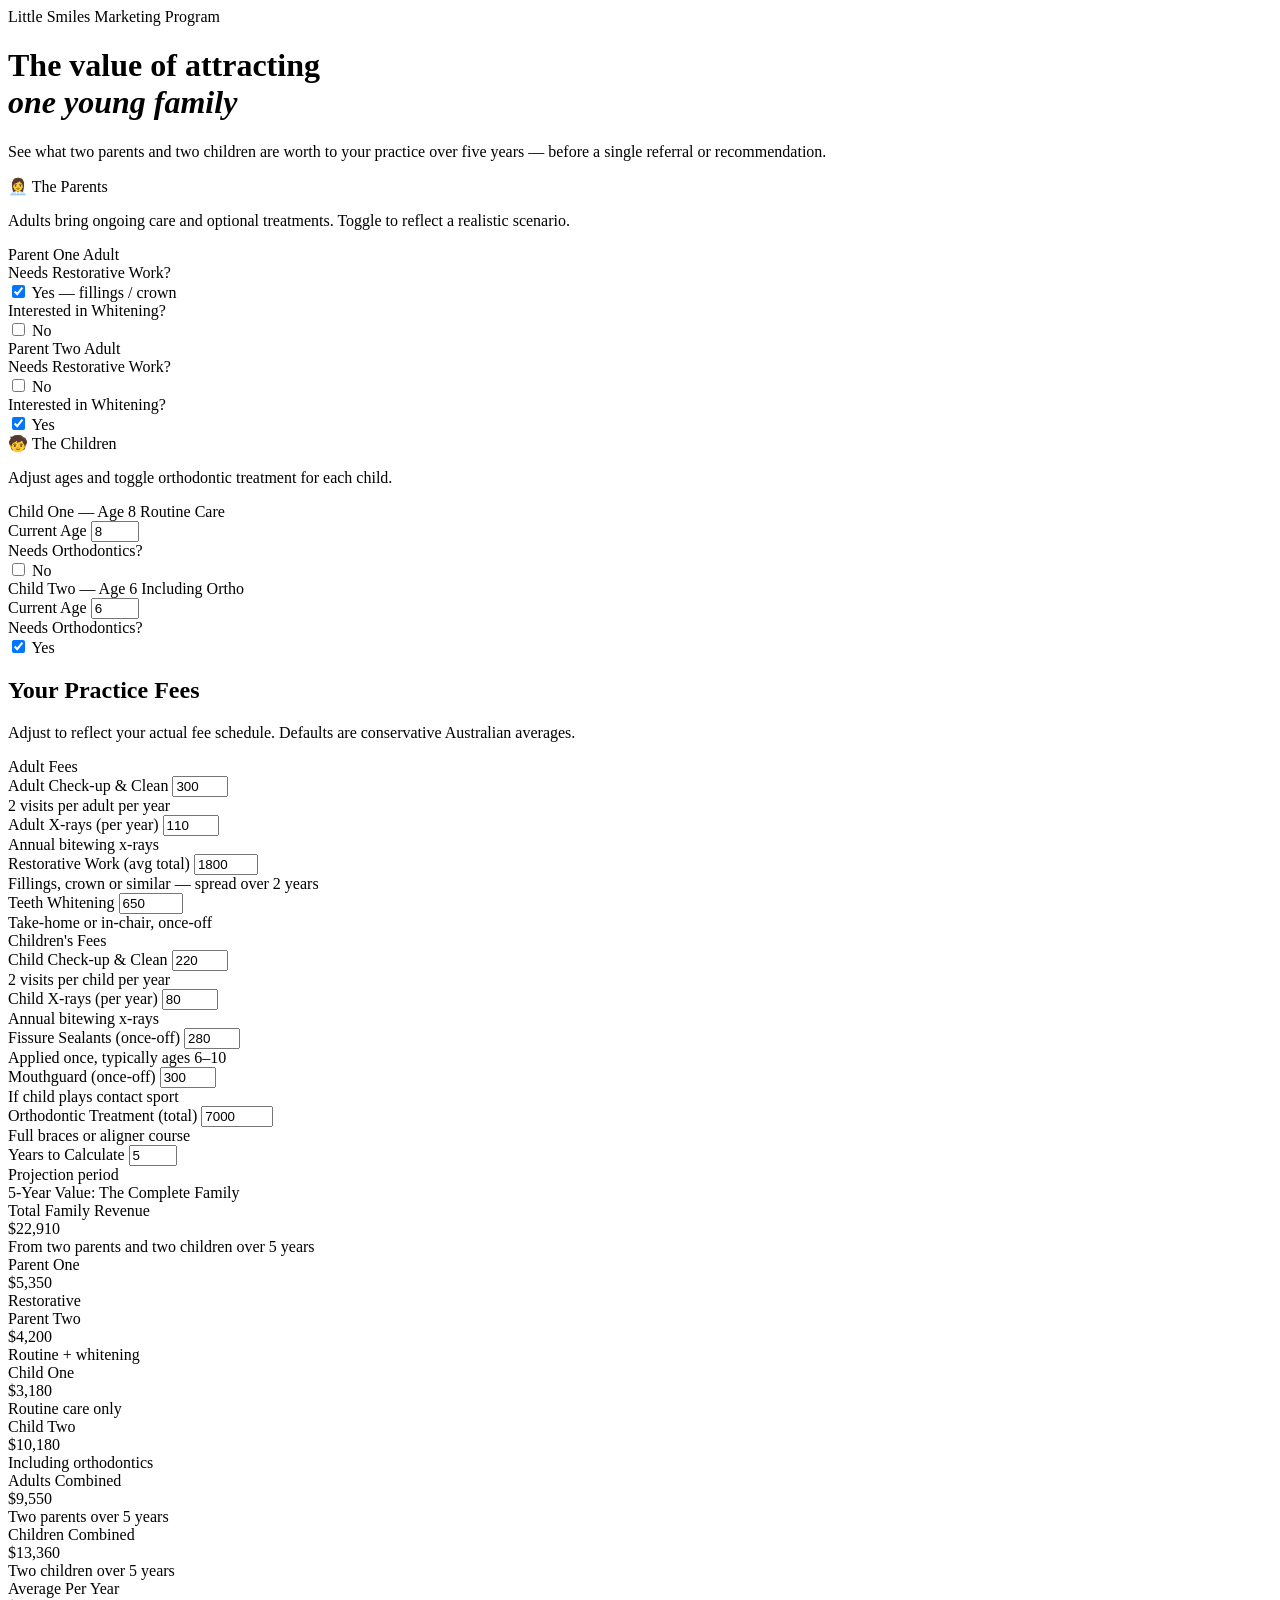
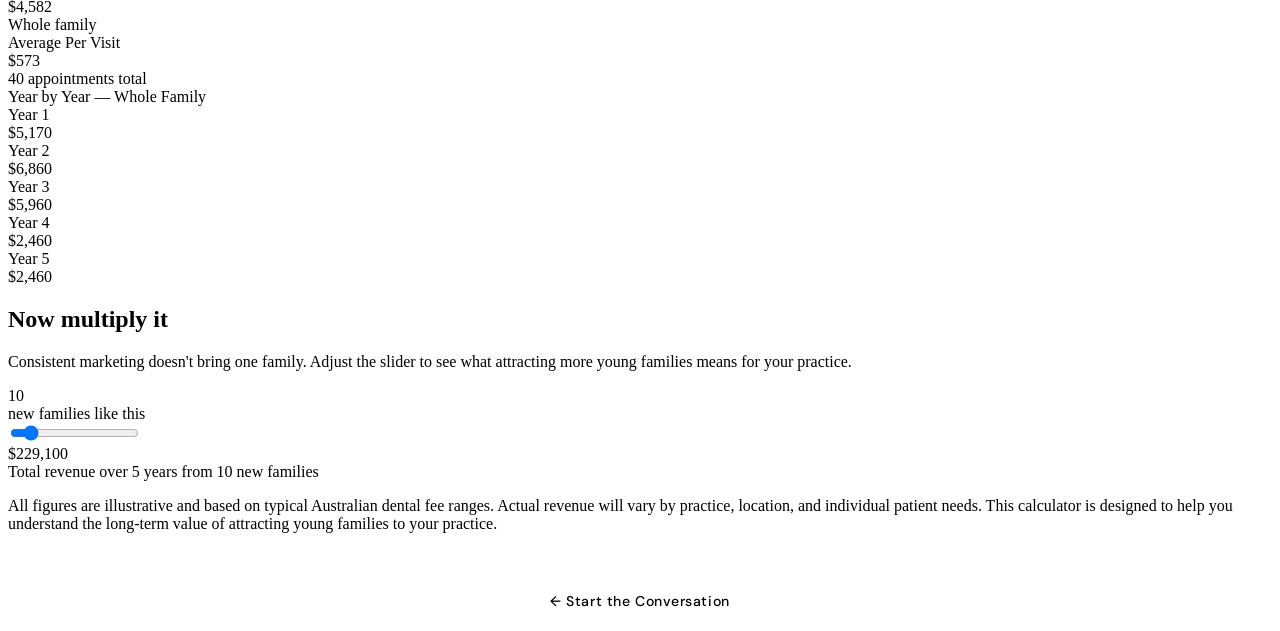
==== calculator.html @ 0b180eb5 "Add files via upload" ====
<!DOCTYPE html>
<html lang="en">
<head>
<meta charset="UTF-8"/>
<meta name="viewport" content="width=device-width,initial-scale=1.0"/>
<title>Family Patient Value Calculator | Little Smiles Marketing</title>
<meta name="description" content="Calculate the lifetime value of a family patient to your dental practice over five years."/>
<link href="https://fonts.googleapis.com/css2?family=Cormorant+Garamond:ital,wght@0,400;0,500;0,600;1,400&family=DM+Sans:wght@300;400;500;600&display=swap" rel="stylesheet"/>
<link rel="stylesheet" href="../css/styles.css"/>
<link rel="stylesheet" href="../css/calculator.css"/>
</head>
<body>

<!-- Shared Header -->
<div id="site-header"></div>

  <div class="header-label">Little Smiles Marketing Program</div>
  <h1>The value of attracting<br/><em>one young family</em></h1>
  <p class="header-sub">See what two parents and two children are worth to your practice over five years — before a single referral or recommendation.</p>
</div>

<div class="container">

  <div class="section-card">
    <div class="section-title"><span class="icon">👩‍💼</span> The Parents</div>
    <p class="section-subtitle">Adults bring ongoing care and optional treatments. Toggle to reflect a realistic scenario.</p>
    <div class="member-grid">
      <div class="member-card adult">
        <div class="member-name">Parent One <span class="badge badge-navy">Adult</span></div>
        <div class="field">
          <label>Needs Restorative Work?</label>
          <div class="toggle-row">
            <label class="toggle"><input type="checkbox" id="restore1" checked onchange="calculate()"/><span class="tslider"></span></label>
            <span class="toggle-label" id="restore1-label">Yes — fillings / crown</span>
          </div>
        </div>
        <div class="field">
          <label>Interested in Whitening?</label>
          <div class="toggle-row">
            <label class="toggle"><input type="checkbox" id="white1" onchange="calculate()"/><span class="tslider"></span></label>
            <span class="toggle-label" id="white1-label">No</span>
          </div>
        </div>
      </div>
      <div class="member-card adult">
        <div class="member-name">Parent Two <span class="badge badge-navy">Adult</span></div>
        <div class="field">
          <label>Needs Restorative Work?</label>
          <div class="toggle-row">
            <label class="toggle"><input type="checkbox" id="restore2" onchange="calculate()"/><span class="tslider"></span></label>
            <span class="toggle-label" id="restore2-label">No</span>
          </div>
        </div>
        <div class="field">
          <label>Interested in Whitening?</label>
          <div class="toggle-row">
            <label class="toggle"><input type="checkbox" id="white2" checked onchange="calculate()"/><span class="tslider"></span></label>
            <span class="toggle-label" id="white2-label">Yes</span>
          </div>
        </div>
      </div>
    </div>
  </div>

  <div class="section-card">
    <div class="section-title"><span class="icon">🧒</span> The Children</div>
    <p class="section-subtitle">Adjust ages and toggle orthodontic treatment for each child.</p>
    <div class="member-grid">
      <div class="member-card">
        <div class="member-name">Child One — Age 8 <span class="badge badge-teal" id="badge1">Routine Care</span></div>
        <div class="field">
          <label>Current Age</label>
          <input type="number" id="age1" value="8" min="4" max="14" onchange="calculate()"/>
        </div>
        <div class="field">
          <label>Needs Orthodontics?</label>
          <div class="toggle-row">
            <label class="toggle"><input type="checkbox" id="ortho1" onchange="calculate()"/><span class="tslider"></span></label>
            <span class="toggle-label" id="ortho1-label">No</span>
          </div>
        </div>
      </div>
      <div class="member-card">
        <div class="member-name">Child Two — Age 6 <span class="badge badge-gold" id="badge2">Including Ortho</span></div>
        <div class="field">
          <label>Current Age</label>
          <input type="number" id="age2" value="6" min="4" max="14" onchange="calculate()"/>
        </div>
        <div class="field">
          <label>Needs Orthodontics?</label>
          <div class="toggle-row">
            <label class="toggle"><input type="checkbox" id="ortho2" checked onchange="calculate()"/><span class="tslider"></span></label>
            <span class="toggle-label" id="ortho2-label">Yes</span>
          </div>
        </div>
      </div>
    </div>
  </div>

  <div class="assumptions">
    <h2>Your Practice Fees</h2>
    <p class="assumptions-note">Adjust to reflect your actual fee schedule. Defaults are conservative Australian averages.</p>
    <div class="fee-label">Adult Fees</div>
    <div class="assumptions-grid">
      <div class="field">
        <label>Adult Check-up & Clean</label>
        <input type="number" id="adult-checkup" value="300" min="100" max="800" step="10" onchange="calculate()"/>
        <div class="hint">2 visits per adult per year</div>
      </div>
      <div class="field">
        <label>Adult X-rays (per year)</label>
        <input type="number" id="adult-xray" value="110" min="0" max="400" step="10" onchange="calculate()"/>
        <div class="hint">Annual bitewing x-rays</div>
      </div>
      <div class="field">
        <label>Restorative Work (avg total)</label>
        <input type="number" id="restore-fee" value="1800" min="0" max="8000" step="100" onchange="calculate()"/>
        <div class="hint">Fillings, crown or similar — spread over 2 years</div>
      </div>
      <div class="field">
        <label>Teeth Whitening</label>
        <input type="number" id="white-fee" value="650" min="0" max="2000" step="50" onchange="calculate()"/>
        <div class="hint">Take-home or in-chair, once-off</div>
      </div>
    </div>
    <div class="fee-label">Children's Fees</div>
    <div class="assumptions-grid">
      <div class="field">
        <label>Child Check-up & Clean</label>
        <input type="number" id="checkup" value="220" min="50" max="500" step="10" onchange="calculate()"/>
        <div class="hint">2 visits per child per year</div>
      </div>
      <div class="field">
        <label>Child X-rays (per year)</label>
        <input type="number" id="xray" value="80" min="0" max="300" step="10" onchange="calculate()"/>
        <div class="hint">Annual bitewing x-rays</div>
      </div>
      <div class="field">
        <label>Fissure Sealants (once-off)</label>
        <input type="number" id="sealant" value="280" min="0" max="800" step="20" onchange="calculate()"/>
        <div class="hint">Applied once, typically ages 6–10</div>
      </div>
      <div class="field">
        <label>Mouthguard (once-off)</label>
        <input type="number" id="mouthguard" value="300" min="0" max="600" step="20" onchange="calculate()"/>
        <div class="hint">If child plays contact sport</div>
      </div>
      <div class="field">
        <label>Orthodontic Treatment (total)</label>
        <input type="number" id="ortho" value="7000" min="2000" max="15000" step="500" onchange="calculate()"/>
        <div class="hint">Full braces or aligner course</div>
      </div>
      <div class="field">
        <label>Years to Calculate</label>
        <input type="number" id="years" value="5" min="3" max="10" onchange="calculate()"/>
        <div class="hint">Projection period</div>
      </div>
    </div>
  </div>

  <div class="results">
    <div class="results-title" id="results-title">Five-Year Value: The Complete Family</div>
    <div class="result-total">
      <div class="result-total-label">Total Family Revenue</div>
      <div class="result-total-value" id="total-value">$0</div>
      <div class="result-total-sub" id="total-sub">From two parents and two children over 5 years</div>
    </div>
    <div class="result-grid-4">
      <div class="result-card">
        <div class="result-card-label">Parent One</div>
        <div class="result-card-value teal" id="p1-value">$0</div>
        <div class="result-card-sub" id="p1-sub">Routine + restorative</div>
      </div>
      <div class="result-card">
        <div class="result-card-label">Parent Two</div>
        <div class="result-card-value teal" id="p2-value">$0</div>
        <div class="result-card-sub" id="p2-sub">Routine + whitening</div>
      </div>
      <div class="result-card">
        <div class="result-card-label">Child One</div>
        <div class="result-card-value" id="kid1-value">$0</div>
        <div class="result-card-sub" id="kid1-sub">Routine care</div>
      </div>
      <div class="result-card">
        <div class="result-card-label">Child Two</div>
        <div class="result-card-value gold" id="kid2-value">$0</div>
        <div class="result-card-sub" id="kid2-sub">Including ortho</div>
      </div>
    </div>
    <div class="result-grid-2">
      <div class="result-card">
        <div class="result-card-label">Adults Combined</div>
        <div class="result-card-value" id="adults-total">$0</div>
        <div class="result-card-sub" id="adults-sub">Two parents over 5 years</div>
      </div>
      <div class="result-card">
        <div class="result-card-label">Children Combined</div>
        <div class="result-card-value" id="kids-total">$0</div>
        <div class="result-card-sub" id="kids-sub">Two children over 5 years</div>
      </div>
      <div class="result-card">
        <div class="result-card-label">Average Per Year</div>
        <div class="result-card-value" id="avg-value">$0</div>
        <div class="result-card-sub">Whole family</div>
      </div>
      <div class="result-card">
        <div class="result-card-label">Average Per Visit</div>
        <div class="result-card-value" id="visit-value">$0</div>
        <div class="result-card-sub" id="visit-sub">Across all appointments</div>
      </div>
    </div>
    <div class="breakdown">
      <div class="breakdown-title">Year by Year — Whole Family</div>
      <div id="year-bars"></div>
    </div>
  </div>

  <div class="multiplier">
    <h2>Now multiply it</h2>
    <p class="multiplier-note">Consistent marketing doesn't bring one family. Adjust the slider to see what attracting more young families means for your practice.</p>
    <div class="families-value" id="families-display">10</div>
    <div class="families-label">new families like this</div>
    <input type="range" class="families-slider" id="families" min="5" max="50" step="5" value="10" oninput="updateMultiplier()"/>
    <div class="multiplier-result">
      <div class="multiplier-result-value" id="multiplier-value">$0</div>
      <div class="multiplier-result-label" id="multiplier-label">Total revenue over 5 years from 10 new families</div>
    </div>
  </div>

</div>

<p class="footer-note">All figures are illustrative and based on typical Australian dental fee ranges. Actual revenue will vary by practice, location, and individual patient needs. This calculator is designed to help you understand the long-term value of attracting young families to your practice.</p>


<!-- Back to main site -->
<div style="text-align:center;padding:30px 5% 0">
  <a href="../index.html#conv" style="display:inline-flex;align-items:center;gap:9px;background:var(--navy);color:var(--white);text-decoration:none;padding:13px 28px;border-radius:4px;font-family:'DM Sans',sans-serif;font-size:.88rem;font-weight:500;letter-spacing:.04em;" onmouseover="this.style.background='#22495e'" onmouseout="this.style.background='var(--navy)'">
    ← Start the Conversation
  </a>
</div>

<!-- Shared Footer -->
<div id="site-footer"></div>

<script src="../js/components.js"></script>
<script>
function fmt(n){return '$'+Math.round(n).toLocaleString('en-AU')}

function calcAdult(hasRestore,hasWhite,checkup,xray,restoreF,whiteF,years){
  var y=[];
  for(var i=0;i<years;i++){
    var v=checkup*2+xray;
    if(hasRestore){if(i===0)v+=restoreF*0.5;if(i===1)v+=restoreF*0.5;}
    if(hasWhite&&i===0)v+=whiteF;
    y.push(v);
  }return y;
}

function calcKid(age,hasOrtho,checkup,xray,sealant,mguard,orthoF,years){
  var y=[];
  for(var i=0;i<years;i++){
    var v=checkup*2+xray;
    if(i===0&&age+i<=10)v+=sealant;
    if(i===0)v+=mguard;
    if(hasOrtho){if(i===1)v+=orthoF*0.5;if(i===2)v+=orthoF*0.5;}
    y.push(v);
  }return y;
}

function g(id){return document.getElementById(id)}
function set(id,val){g(id).textContent=val}

function calculate(){
  var years=parseInt(g('years').value)||5;
  var aCU=parseFloat(g('adult-checkup').value)||300;
  var aXR=parseFloat(g('adult-xray').value)||110;
  var rF=parseFloat(g('restore-fee').value)||1800;
  var wF=parseFloat(g('white-fee').value)||650;
  var cu=parseFloat(g('checkup').value)||220;
  var xr=parseFloat(g('xray').value)||80;
  var sl=parseFloat(g('sealant').value)||280;
  var mg=parseFloat(g('mouthguard').value)||300;
  var oF=parseFloat(g('ortho').value)||7000;
  var a1=parseInt(g('age1').value)||8;
  var a2=parseInt(g('age2').value)||6;
  var r1=g('restore1').checked,r2=g('restore2').checked;
  var w1=g('white1').checked,w2=g('white2').checked;
  var o1=g('ortho1').checked,o2=g('ortho2').checked;

  set('restore1-label',r1?'Yes — fillings / crown':'No');
  set('restore2-label',r2?'Yes — fillings / crown':'No');
  set('white1-label',w1?'Yes':'No');
  set('white2-label',w2?'Yes':'No');
  set('ortho1-label',o1?'Yes':'No');
  set('ortho2-label',o2?'Yes':'No');

  var b1=g('badge1');b1.textContent=o1?'Including Ortho':'Routine Care';b1.className='badge '+(o1?'badge-gold':'badge-teal');
  var b2=g('badge2');b2.textContent=o2?'Including Ortho':'Routine Care';b2.className='badge '+(o2?'badge-gold':'badge-teal');

  var yp1=calcAdult(r1,w1,aCU,aXR,rF,wF,years);
  var yp2=calcAdult(r2,w2,aCU,aXR,rF,wF,years);
  var yk1=calcKid(a1,o1,cu,xr,sl,mg,oF,years);
  var yk2=calcKid(a2,o2,cu,xr,sl,mg,oF,years);

  var tp1=yp1.reduce((a,b)=>a+b,0),tp2=yp2.reduce((a,b)=>a+b,0);
  var tk1=yk1.reduce((a,b)=>a+b,0),tk2=yk2.reduce((a,b)=>a+b,0);
  var tA=tp1+tp2,tK=tk1+tk2,total=tA+tK;
  var visits=years*2*2+years*2*2;

  set('results-title',years+'-Year Value: The Complete Family');
  set('total-value',fmt(total));
  set('total-sub','From two parents and two children over '+years+' years');
  set('p1-value',fmt(tp1));set('p1-sub',(r1?'Restorative':'Routine')+(w1?' + whitening':''));
  set('p2-value',fmt(tp2));set('p2-sub',(r2?'Restorative':'Routine')+(w2?' + whitening':''));
  set('kid1-value',fmt(tk1));set('kid1-sub',o1?'Including orthodontics':'Routine care only');
  set('kid2-value',fmt(tk2));set('kid2-sub',o2?'Including orthodontics':'Routine care only');
  set('adults-total',fmt(tA));set('adults-sub','Two parents over '+years+' years');
  set('kids-total',fmt(tK));set('kids-sub','Two children over '+years+' years');
  set('avg-value',fmt(total/years));
  set('visit-value',fmt(total/visits));set('visit-sub',visits+' appointments total');

  var combined=yp1.map((v,i)=>v+yp2[i]+yk1[i]+yk2[i]);
  var maxY=Math.max(...combined);
  var html='';
  for(var i=0;i<years;i++){
    var pct=maxY>0?(combined[i]/maxY*100):0;
    html+='<div class="year-row"><div class="year-label">Year '+(i+1)+'</div><div class="year-bar-wrap"><div class="year-bar" style="width:'+pct+'%"></div></div><div class="year-value">'+fmt(combined[i])+'</div></div>';
  }
  g('year-bars').innerHTML=html;
  window._familyTotal=total;
  updateMultiplier();
}

function updateMultiplier(){
  var f=parseInt(g('families').value)||10;
  var y=parseInt(g('years').value)||5;
  set('families-display',f);
  set('multiplier-value',fmt((window._familyTotal||0)*f));
  set('multiplier-label','Total revenue over '+y+' years from '+f+' new families');
}

calculate();
</script>
</body>
</html>
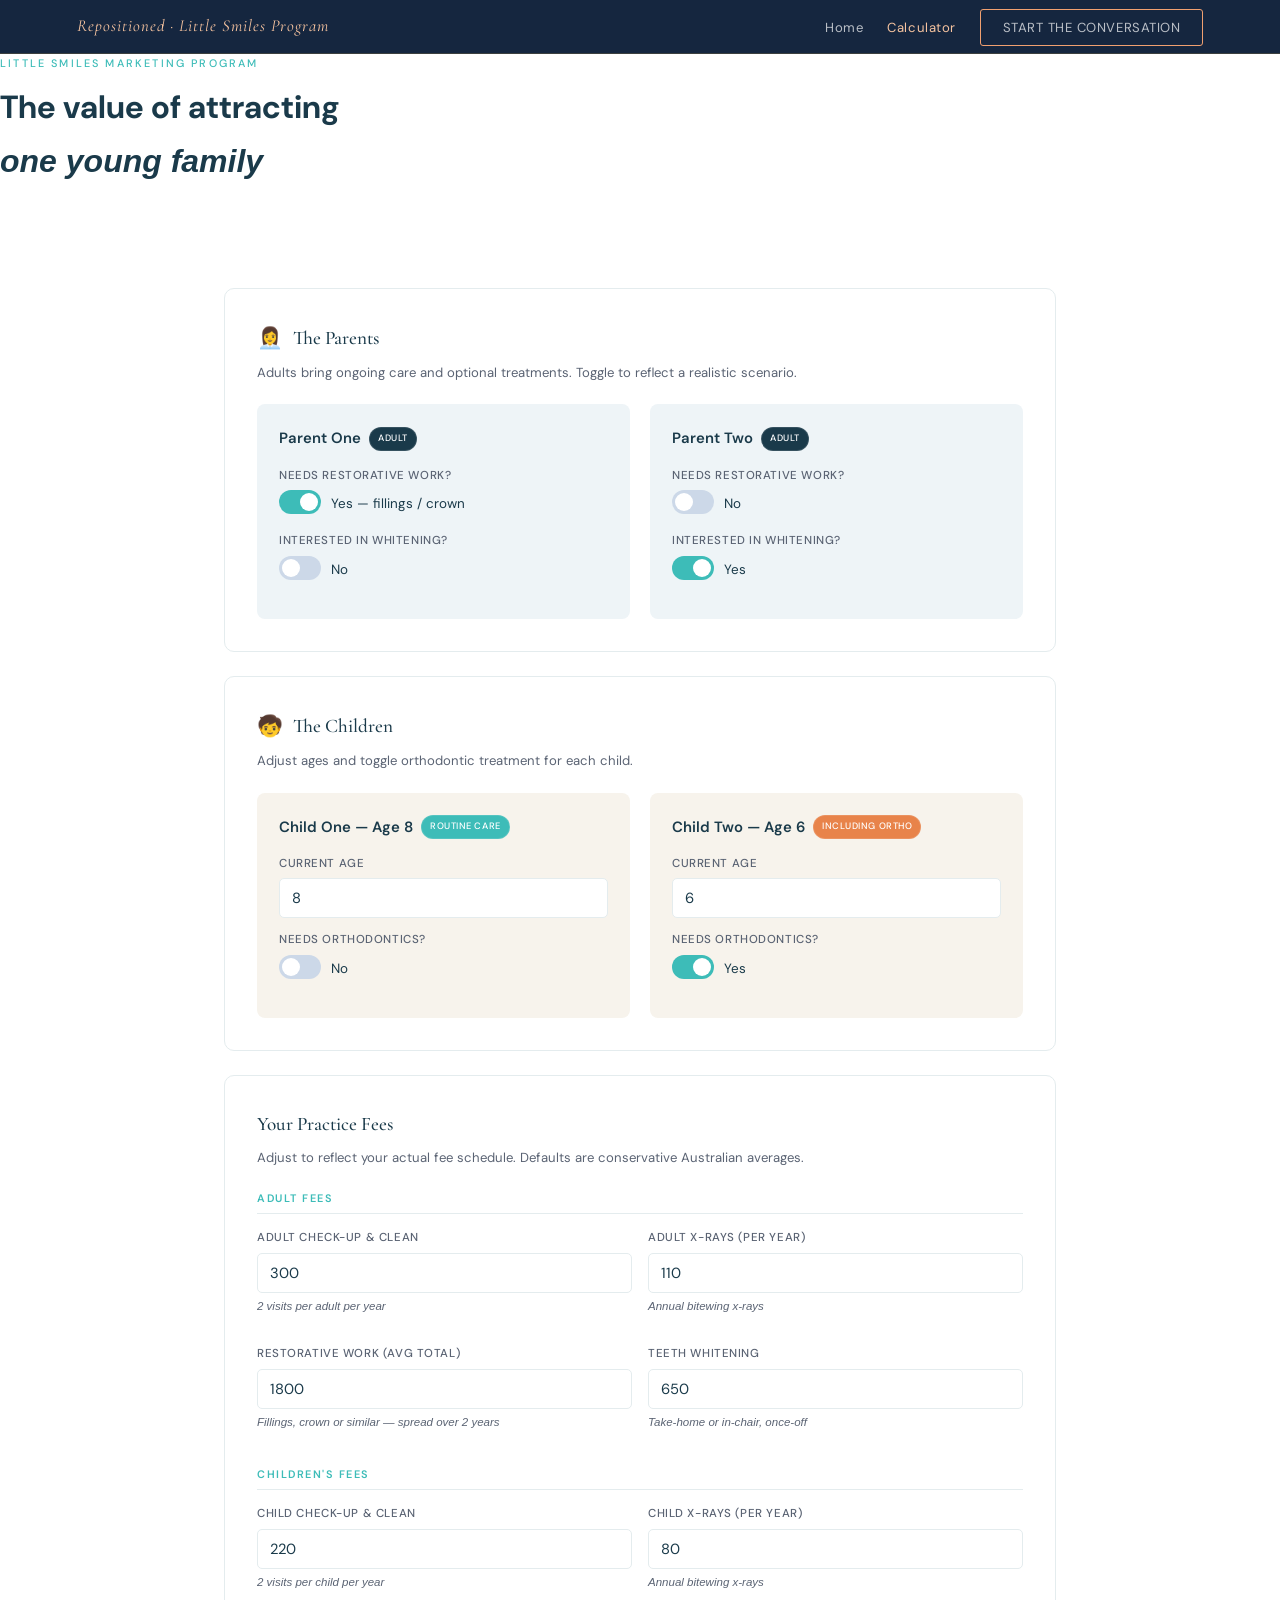
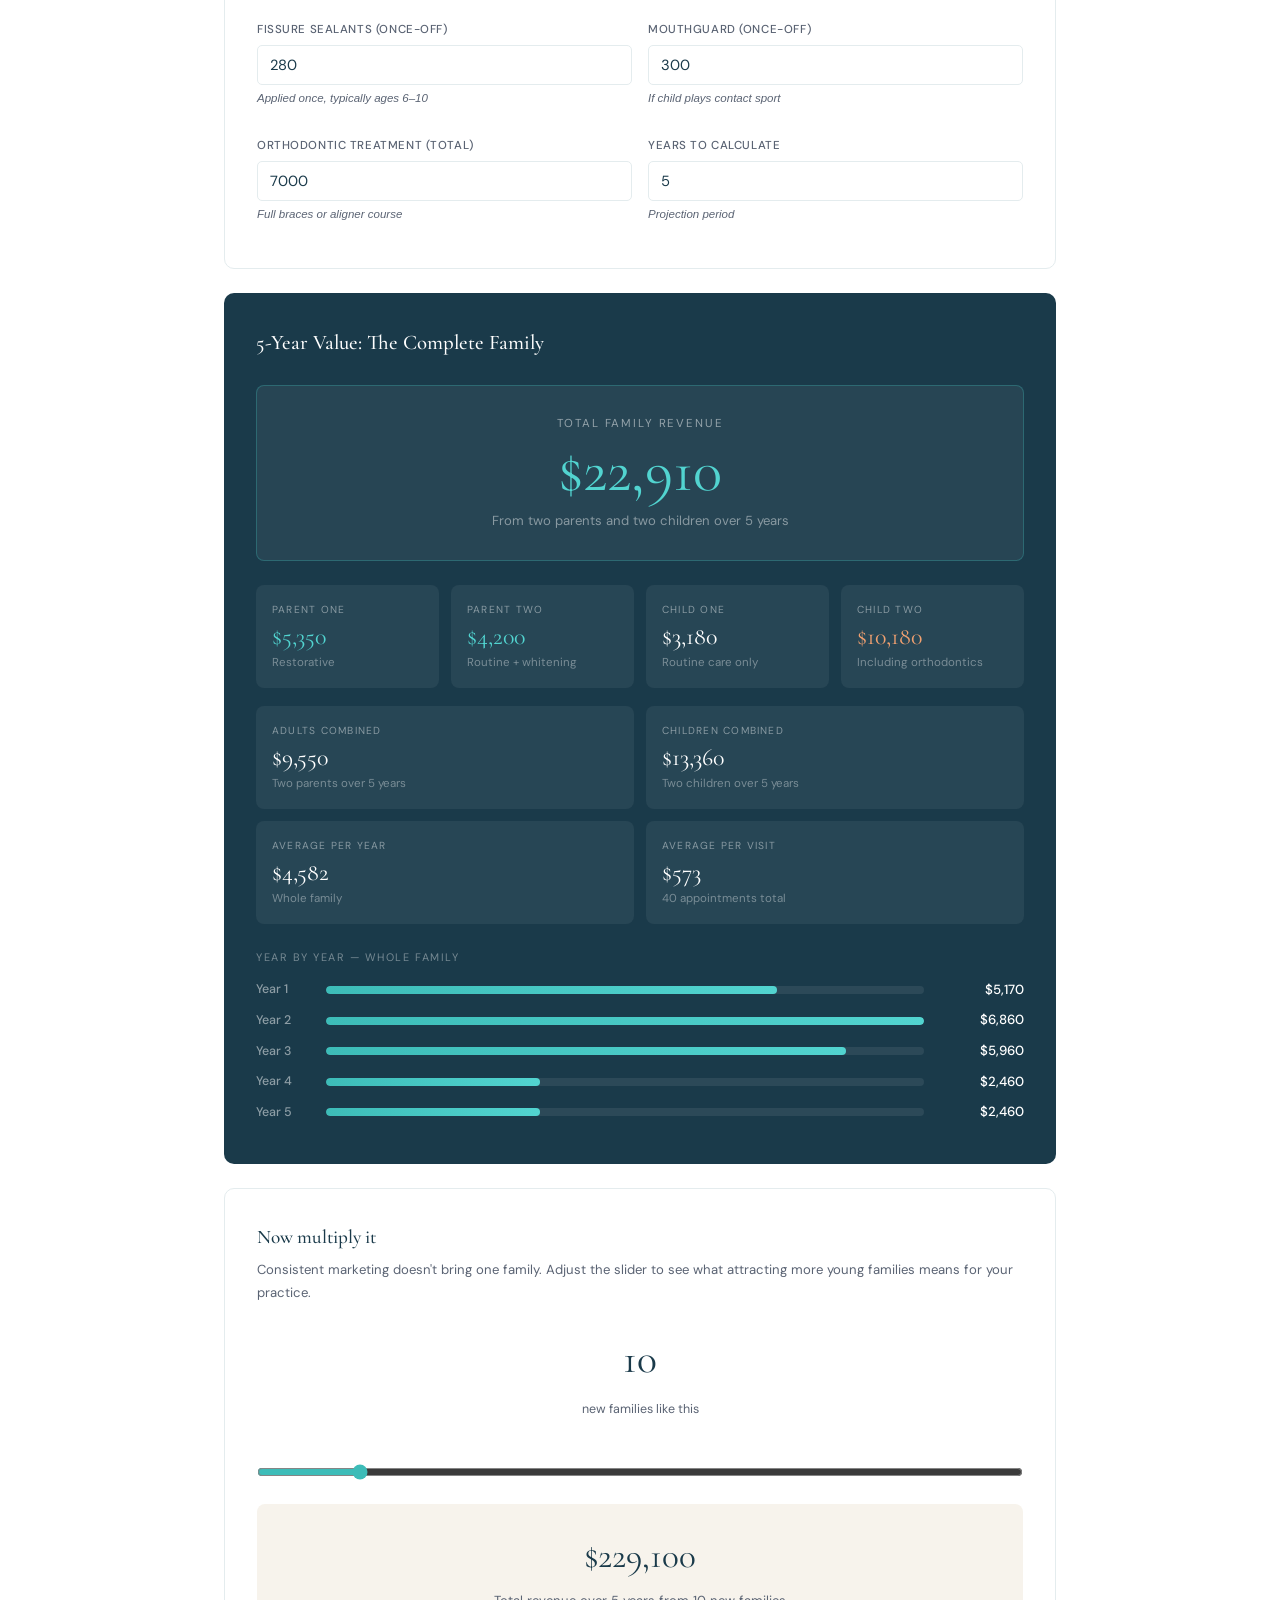
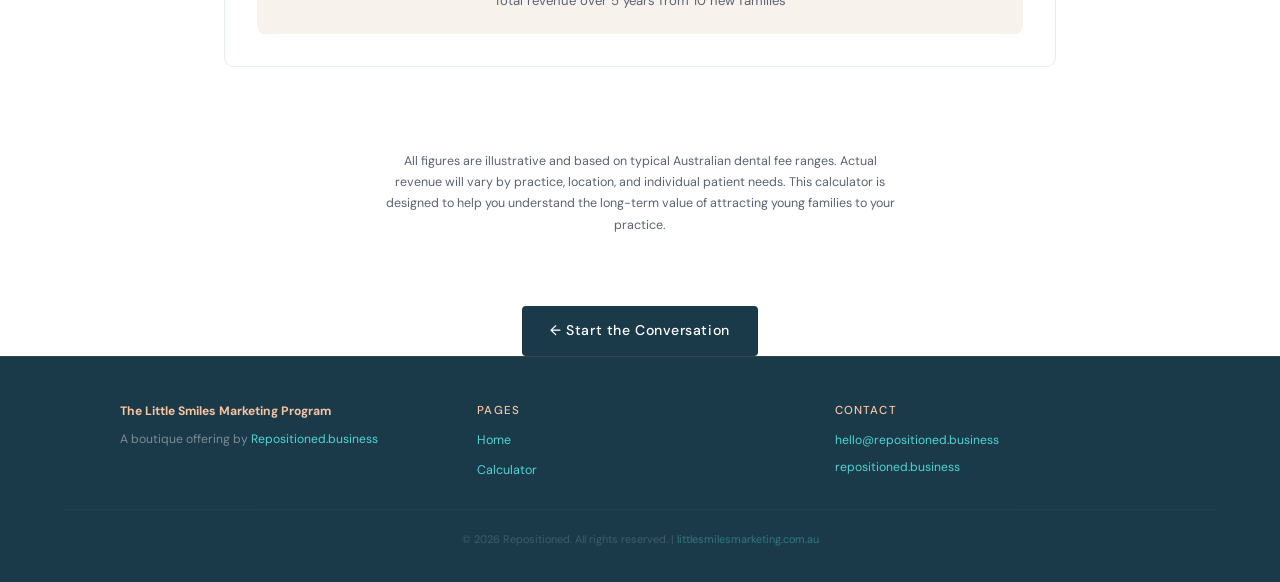
==== commit a1049191: "Add files via upload" ====
--- a/calculator.html
+++ b/calculator.html
@@ -6,8 +6,8 @@
 <title>Family Patient Value Calculator | Little Smiles Marketing</title>
 <meta name="description" content="Calculate the lifetime value of a family patient to your dental practice over five years."/>
 <link href="https://fonts.googleapis.com/css2?family=Cormorant+Garamond:ital,wght@0,400;0,500;0,600;1,400&family=DM+Sans:wght@300;400;500;600&display=swap" rel="stylesheet"/>
-<link rel="stylesheet" href="../css/styles.css"/>
-<link rel="stylesheet" href="../css/calculator.css"/>
+<link rel="stylesheet" href="styles.css"/>
+<link rel="stylesheet" href="calculator.css"/>
 </head>
 <body>
 
@@ -234,7 +234,7 @@
 
 <!-- Back to main site -->
 <div style="text-align:center;padding:30px 5% 0">
-  <a href="../index.html#conv" style="display:inline-flex;align-items:center;gap:9px;background:var(--navy);color:var(--white);text-decoration:none;padding:13px 28px;border-radius:4px;font-family:'DM Sans',sans-serif;font-size:.88rem;font-weight:500;letter-spacing:.04em;" onmouseover="this.style.background='#22495e'" onmouseout="this.style.background='var(--navy)'">
+  <a href="index.html#conv" style="display:inline-flex;align-items:center;gap:9px;background:var(--navy);color:var(--white);text-decoration:none;padding:13px 28px;border-radius:4px;font-family:'DM Sans',sans-serif;font-size:.88rem;font-weight:500;letter-spacing:.04em;" onmouseover="this.style.background='#22495e'" onmouseout="this.style.background='var(--navy)'">
     ← Start the Conversation
   </a>
 </div>
@@ -242,7 +242,7 @@
 <!-- Shared Footer -->
 <div id="site-footer"></div>
 
-<script src="../js/components.js"></script>
+<script src="components.js"></script>
 <script>
 function fmt(n){return '$'+Math.round(n).toLocaleString('en-AU')}
 
--- a/styles.css
+++ b/styles.css
@@ -0,0 +1,256 @@
+/* ═══════════════════════════════════════════════
+   Little Smiles Marketing — Shared Styles
+   littlesmilesmarketing.com.au
+   ═══════════════════════════════════════════════ */
+
+*,*::before,*::after{box-sizing:border-box;margin:0;padding:0}
+
+:root{
+  --navy:#1a3a4a;
+  --navy2:#22495e;
+  --teal:#3dbcb8;
+  --teal2:#52d4d0;
+  --gold:#e8834a;
+  --gold2:#f0a070;
+  --gold3:#f7c4a0;
+  --cream:#f7f3ec;
+  --cream2:#efe9de;
+  --white:#fff;
+  --gray:#5a6373;
+  --lightgray:#e4ecee;
+}
+
+html{scroll-behavior:smooth}
+body{font-family:'DM Sans',sans-serif;color:var(--navy);background:var(--white);line-height:1.7;-webkit-font-smoothing:antialiased}
+
+/* ─── NAV ─── */
+.site-nav{
+  position:sticky;top:0;z-index:200;
+  background:rgba(12,30,56,0.96);
+  backdrop-filter:blur(12px);
+  display:flex;align-items:center;justify-content:space-between;
+  padding:12px 6%;
+  border-bottom:1px solid rgba(212,168,67,0.2);
+}
+.nav-brand{
+  font-family:'Cormorant Garamond',serif;
+  color:var(--gold3);font-size:1.05rem;letter-spacing:.06em;
+  font-style:italic;text-decoration:none;
+}
+.nav-brand:hover{color:var(--gold2)}
+.nav-links{display:flex;align-items:center;gap:24px;list-style:none}
+.nav-links a{
+  color:rgba(255,255,255,.7);
+  font-size:.82rem;font-weight:400;letter-spacing:.04em;
+  text-decoration:none;transition:color .2s;
+}
+.nav-links a:hover,.nav-links a.active{color:var(--gold3)}
+.nav-cta{
+  background:transparent;
+  color:var(--gold2);
+  border:1.5px solid var(--gold2);
+  padding:9px 22px;border-radius:3px;
+  font-family:'DM Sans',sans-serif;
+  font-size:.78rem;font-weight:500;letter-spacing:.1em;
+  cursor:pointer;text-transform:uppercase;
+  transition:all .2s;text-decoration:none;
+}
+.nav-cta:hover{background:var(--gold2);color:var(--navy)}
+
+/* Mobile nav */
+.nav-toggle{display:none;background:none;border:none;cursor:pointer;padding:4px}
+.nav-toggle span{display:block;width:22px;height:2px;background:var(--gold3);margin:5px 0;transition:.3s}
+
+@media(max-width:768px){
+  .nav-toggle{display:block}
+  .nav-links{
+    display:none;flex-direction:column;
+    position:absolute;top:100%;left:0;right:0;
+    background:rgba(12,30,56,0.98);padding:20px 6%;gap:16px;
+    border-bottom:1px solid rgba(212,168,67,0.2);
+  }
+  .nav-links.open{display:flex}
+}
+
+/* ─── HERO ─── */
+.hero{
+  background:var(--navy);
+  min-height:92vh;
+  display:flex;flex-direction:column;
+  align-items:center;justify-content:center;
+  text-align:center;
+  padding:90px 6% 80px;
+  position:relative;overflow:hidden;
+}
+.hero-bg{
+  position:absolute;inset:0;
+  background:
+    radial-gradient(ellipse 80% 60% at 50% 110%, rgba(26,138,138,0.14) 0%, transparent 60%),
+    radial-gradient(ellipse 50% 40% at 85% 10%, rgba(184,137,42,0.10) 0%, transparent 55%),
+    radial-gradient(ellipse 40% 30% at 10% 20%, rgba(184,137,42,0.06) 0%, transparent 50%);
+}
+.hero-rule{
+  width:1px;height:52px;
+  background:linear-gradient(to bottom, transparent, var(--gold2), transparent);
+  margin:0 auto 28px;position:relative;
+}
+.hero-eyebrow{
+  position:relative;color:var(--gold2);font-size:.7rem;font-weight:500;
+  letter-spacing:.22em;text-transform:uppercase;margin-bottom:22px;
+}
+.hero h1{
+  font-family:'Cormorant Garamond',serif;
+  font-size:clamp(1.8rem,4vw,2.8rem);color:var(--white);
+  line-height:1.18;font-weight:500;max-width:740px;position:relative;
+}
+.hero h1 em{color:var(--gold3);font-style:italic}
+.hero-sub{
+  font-size:.97rem;color:rgba(255,255,255,.62);
+  max-width:480px;margin:22px auto 0;position:relative;line-height:1.85;
+}
+.hero-tagline{
+  margin-top:38px;position:relative;
+  border:1px solid rgba(212,168,67,.28);border-radius:2px;
+  padding:22px 36px;max-width:580px;background:rgba(255,255,255,.04);
+}
+.hero-tagline::before,.hero-tagline::after{
+  content:'';position:absolute;width:12px;height:12px;
+  border-color:var(--gold2);border-style:solid;
+}
+.hero-tagline::before{top:-1px;left:-1px;border-width:1px 0 0 1px}
+.hero-tagline::after{bottom:-1px;right:-1px;border-width:0 1px 1px 0}
+.hero-tagline p{
+  font-family:'Cormorant Garamond',serif;
+  font-size:clamp(1rem,2.2vw,1.18rem);color:var(--gold3);font-style:italic;line-height:1.6;
+}
+.hero-badges{display:flex;gap:10px;flex-wrap:wrap;justify-content:center;margin-top:34px;position:relative}
+.badge{
+  background:rgba(255,255,255,.06);border:1px solid rgba(255,255,255,.12);
+  color:rgba(255,255,255,.72);padding:6px 15px;border-radius:100px;
+  font-size:.73rem;font-weight:400;letter-spacing:.04em;
+}
+
+/* ─── SECTION FOUNDATIONS ─── */
+.section{padding:86px 6%}
+.section--cream{background:var(--cream)}
+.section--navy{background:var(--navy)}
+.section--white{background:var(--white)}
+.inner{max-width:1040px;margin:0 auto}
+.inner--narrow{max-width:740px;margin:0 auto}
+.inner--mid{max-width:880px;margin:0 auto}
+
+.label{font-size:.67rem;font-weight:500;letter-spacing:.2em;text-transform:uppercase;color:var(--teal);margin-bottom:10px}
+.label--gold{color:var(--gold2)}
+.label--pale{color:rgba(255,255,255,.45)}
+.heading{font-family:'Cormorant Garamond',serif;font-size:clamp(1.75rem,4vw,2.55rem);color:var(--navy);line-height:1.24;font-weight:500;margin-bottom:18px}
+.heading em{color:var(--teal);font-style:italic}
+.heading--white{color:var(--white)}
+.heading--white em{color:var(--gold3)}
+.body-text{font-size:.96rem;color:var(--gray);line-height:1.85;max-width:580px}
+.gold-bar{width:40px;height:2px;background:var(--gold2);border-radius:1px;margin:0 0 26px}
+.gold-bar--center{margin:0 auto 26px}
+
+/* ─── LETTER SECTION ─── */
+.letter-grid{display:grid;grid-template-columns:1fr 1fr;gap:56px;align-items:start;margin-top:50px}
+@media(max-width:760px){.letter-grid{grid-template-columns:1fr;gap:36px}}
+.letter-panel{background:var(--cream2);border-left:3px solid var(--gold2);padding:36px 38px;border-radius:0 4px 4px 0;position:relative}
+.letter-panel::before{content:'\201C';position:absolute;top:-18px;left:30px;font-family:'Cormorant Garamond',serif;font-size:5rem;color:var(--gold2);opacity:.3;line-height:1}
+.letter-panel p{font-family:'Cormorant Garamond',serif;font-size:1.07rem;color:var(--navy);line-height:1.78}
+.letter-panel p+p{margin-top:16px}
+.letter-em{color:var(--teal);font-style:italic;font-weight:500}
+.letter-strong{color:var(--navy);font-weight:600;font-style:normal}
+.criteria-stack{display:flex;flex-direction:column;gap:22px;padding-top:6px}
+.criteria-intro{font-size:.87rem;color:var(--gray);margin-bottom:4px;line-height:1.6}
+.criterion{display:flex;gap:16px;align-items:flex-start}
+.criterion-icon{width:40px;height:40px;flex-shrink:0;background:var(--navy);border-radius:6px;display:flex;align-items:center;justify-content:center;font-size:1rem}
+.criterion strong{display:block;font-size:.91rem;color:var(--navy);font-weight:600;margin-bottom:3px}
+.criterion span{font-size:.84rem;color:var(--gray);line-height:1.6}
+
+/* ─── INSIGHT BREAK ─── */
+.insight{background:var(--navy);padding:72px 6%;text-align:center;position:relative;overflow:hidden}
+.insight::before{content:'';position:absolute;inset:0;background:radial-gradient(ellipse 70% 80% at 50% 100%, rgba(26,138,138,.15) 0%, transparent 65%)}
+.insight-rule{width:1px;height:44px;background:linear-gradient(to bottom,transparent,var(--gold2),transparent);margin:0 auto 32px;position:relative}
+.insight-q{font-family:'Cormorant Garamond',serif;font-size:clamp(1.3rem,3.2vw,1.8rem);color:var(--white);line-height:1.55;font-weight:400;max-width:680px;margin:0 auto;position:relative}
+.insight-q em{color:var(--gold3);font-style:italic}
+.insight-q+.insight-q{margin-top:20px}
+.insight-attr{font-size:.7rem;color:rgba(255,255,255,.35);letter-spacing:.14em;text-transform:uppercase;margin-top:32px;position:relative}
+
+/* ─── PROGRAM CARDS ─── */
+.prog-intro{display:grid;grid-template-columns:1fr 1fr;gap:48px;align-items:center;margin-bottom:50px}
+@media(max-width:680px){.prog-intro{grid-template-columns:1fr}}
+.fit-list{display:flex;flex-direction:column;gap:12px;margin-top:4px}
+.fit-item{display:flex;gap:12px;align-items:flex-start;font-size:.9rem;color:var(--gray);line-height:1.6}
+.fit-item::before{content:'—';color:var(--gold2);font-size:.9rem;flex-shrink:0;margin-top:1px}
+.cards{display:grid;grid-template-columns:repeat(3,1fr);gap:18px}
+@media(max-width:820px){.cards{grid-template-columns:1fr 1fr}}
+@media(max-width:500px){.cards{grid-template-columns:1fr}}
+.card{border:1px solid var(--lightgray);border-radius:6px;padding:26px 22px;transition:box-shadow .22s,transform .22s,border-color .22s;position:relative;overflow:hidden}
+.card::before{content:'';position:absolute;top:0;left:0;width:3px;height:100%;background:var(--teal);opacity:0;transition:opacity .22s}
+.card:hover{box-shadow:0 10px 32px rgba(12,30,56,.08);transform:translateY(-3px);border-color:rgba(26,138,138,.3)}
+.card:hover::before{opacity:1}
+.card-n{font-family:'Cormorant Garamond',serif;font-size:2rem;color:var(--gold2);opacity:.5;line-height:1;margin-bottom:12px;font-weight:400}
+.card h3{font-family:'Cormorant Garamond',serif;font-size:1.08rem;color:var(--navy);margin-bottom:8px;line-height:1.3;font-weight:500}
+.card p{font-size:.83rem;color:var(--gray);line-height:1.72}
+
+/* ─── EXCLUSIVE ─── */
+.excl-inner{text-align:center}
+.excl-inner .body-text{margin:0 auto 36px}
+
+/* ─── MAGAZINE ─── */
+.mag-grid{display:grid;grid-template-columns:1fr 1fr;gap:56px;align-items:center;margin-top:40px}
+@media(max-width:680px){.mag-grid{grid-template-columns:1fr}}
+.mag-panel{background:var(--navy);border-radius:8px;padding:34px;display:flex;flex-direction:column;align-items:center;gap:22px}
+.mag-points{list-style:none;display:flex;flex-direction:column;gap:13px}
+.mag-points li{display:flex;gap:10px;align-items:flex-start;font-size:.9rem;color:var(--gray);line-height:1.65}
+.mag-points li::before{content:'✦';color:var(--teal);font-size:.58rem;margin-top:5px;flex-shrink:0}
+
+/* ─── FORM ─── */
+.form-wrap{max-width:720px;margin:0 auto}
+.form-card{background:var(--cream);border:1px solid #dde6f0;border-radius:8px;padding:46px 42px;margin-top:34px}
+@media(max-width:540px){.form-card{padding:28px 20px}}
+.form-head{text-align:center;margin-bottom:30px}
+.form-head h3{font-family:'Cormorant Garamond',serif;font-size:1.5rem;color:var(--navy);margin-bottom:8px;font-weight:500}
+.form-head p{color:var(--gray);font-size:.9rem}
+.f-row{display:grid;grid-template-columns:1fr 1fr;gap:14px;margin-bottom:14px}
+@media(max-width:500px){.f-row{grid-template-columns:1fr}}
+.f-group{display:flex;flex-direction:column;gap:5px}
+.f-group.full{grid-column:1/-1}
+label{font-size:.71rem;font-weight:500;color:var(--navy);letter-spacing:.06em;text-transform:uppercase}
+input,select,textarea{width:100%;padding:11px 14px;border:1.5px solid #ccd8e8;border-radius:4px;font-family:'DM Sans',sans-serif;font-size:.9rem;color:var(--navy);background:var(--white);outline:none;transition:border-color .18s}
+input:focus,select:focus,textarea:focus{border-color:var(--teal)}
+textarea{resize:vertical;min-height:88px}
+.submit-btn{width:100%;margin-top:8px;background:var(--teal);color:var(--white);border:none;padding:14px;border-radius:4px;font-family:'DM Sans',sans-serif;font-size:.92rem;font-weight:500;cursor:pointer;letter-spacing:.04em;transition:background .18s,transform .14s}
+.submit-btn:hover{background:#157474;transform:translateY(-1px)}
+.f-disc{text-align:center;margin-top:12px;font-size:.74rem;color:var(--gray)}
+#thank-you{display:none;text-align:center}
+#thank-you.visible{display:block}
+#form-block.hidden{display:none}
+.ty-icon{font-size:2.6rem;margin-bottom:14px}
+.ty-title{font-family:'Cormorant Garamond',serif;font-size:1.65rem;color:var(--navy);margin-bottom:10px;font-weight:500}
+.ty-body{color:var(--gray);font-size:.93rem;margin-bottom:26px;max-width:420px;margin-left:auto;margin-right:auto;line-height:1.75}
+.dl-btn{display:inline-flex;align-items:center;gap:9px;background:var(--navy);color:var(--white);border:none;padding:14px 30px;border-radius:4px;font-family:'DM Sans',sans-serif;font-size:.92rem;font-weight:500;cursor:pointer;letter-spacing:.04em;transition:background .18s}
+.dl-btn:hover{background:var(--navy2)}
+.ty-note{font-size:.78rem;color:var(--gray);font-style:italic;margin-top:14px}
+
+/* ─── FOOTER ─── */
+.site-footer{
+  background:var(--navy);
+  color:rgba(255,255,255,.42);
+  padding:44px 5% 34px;
+  font-size:.76rem;
+  border-top:1px solid rgba(212,168,67,.12);
+}
+.footer-inner{max-width:1040px;margin:0 auto;display:grid;grid-template-columns:1fr 1fr 1fr;gap:32px;align-items:start}
+@media(max-width:680px){.footer-inner{grid-template-columns:1fr;text-align:center}}
+.footer-brand strong{color:var(--gold3)}
+.footer-links{list-style:none;display:flex;flex-direction:column;gap:8px}
+.footer-links a{color:rgba(255,255,255,.55);text-decoration:none;font-size:.78rem;transition:color .2s}
+.footer-links a:hover{color:var(--gold3)}
+.site-footer a{color:var(--teal2);text-decoration:none}
+.site-footer a:hover{color:var(--gold3)}
+.footer-copy{margin-top:28px;text-align:center;font-size:.68rem;opacity:.4;border-top:1px solid rgba(255,255,255,.08);padding-top:20px}
+
+/* ─── FORM STATUS MESSAGES ─── */
+.form-status{padding:14px 20px;border-radius:6px;margin-top:16px;font-size:.88rem;display:none}
+.form-status.success{display:block;background:rgba(42,157,92,.1);color:#2a9d5c;border:1px solid rgba(42,157,92,.2)}
+.form-status.error{display:block;background:rgba(220,53,69,.1);color:#dc3545;border:1px solid rgba(220,53,69,.2)}
--- a/calculator.css
+++ b/calculator.css
@@ -0,0 +1,67 @@
+.header{background:var(--navy);padding:28px 5%;text-align:center}
+.header-label{font-size:.68rem;letter-spacing:.2em;text-transform:uppercase;color:var(--teal);margin-bottom:8px;font-weight:500}
+.header h1{font-family:'Cormorant Garamond',serif;font-size:clamp(1.6rem,4vw,2.4rem);color:var(--white);font-weight:500;line-height:1.25}
+.header h1 em{color:var(--gold2);font-style:italic}
+.header-sub{color:rgba(255,255,255,.55);font-size:.9rem;margin-top:10px;max-width:560px;margin-left:auto;margin-right:auto}
+.container{max-width:960px;margin:0 auto;padding:40px 5%}
+.section-card{background:var(--white);border-radius:10px;padding:32px;margin-bottom:24px;border:1px solid var(--lightgray)}
+.section-title{font-family:'Cormorant Garamond',serif;font-size:1.2rem;color:var(--navy);font-weight:500;margin-bottom:6px;display:flex;align-items:center;gap:10px}
+.section-title .icon{font-size:1.3rem}
+.section-subtitle{font-size:.82rem;color:var(--gray);margin-bottom:20px}
+.member-grid{display:grid;grid-template-columns:1fr 1fr;gap:20px}
+@media(max-width:600px){.member-grid{grid-template-columns:1fr}}
+.member-card{background:var(--cream);border-radius:8px;padding:22px}
+.member-card.adult{background:#eef4f7}
+.member-name{font-weight:600;font-size:.93rem;color:var(--navy);margin-bottom:14px;display:flex;align-items:center;gap:8px;flex-wrap:wrap}
+.badge{font-size:.58rem;padding:3px 8px;border-radius:100px;font-weight:500;letter-spacing:.06em;text-transform:uppercase;color:var(--white)}
+.badge-teal{background:var(--teal)}.badge-gold{background:var(--gold)}.badge-navy{background:var(--navy)}
+.field{margin-bottom:12px}
+.field label{display:block;font-size:.72rem;font-weight:500;color:var(--gray);letter-spacing:.05em;text-transform:uppercase;margin-bottom:5px}
+.field input[type="number"]{width:100%;padding:9px 12px;border:1.5px solid var(--lightgray);border-radius:5px;font-family:'DM Sans',sans-serif;font-size:.92rem;color:var(--navy);background:var(--white);outline:none;transition:border-color .18s}
+.field input[type="number"]:focus{border-color:var(--teal)}
+.field .hint{font-size:.72rem;color:var(--gray);margin-top:4px;font-style:italic}
+.toggle-row{display:flex;align-items:center;gap:10px;margin-top:4px}
+.toggle{position:relative;width:42px;height:24px;flex-shrink:0}
+.toggle input{opacity:0;width:0;height:0}
+.tslider{position:absolute;inset:0;background:#ccd8e8;border-radius:100px;cursor:pointer;transition:background .2s}
+.tslider::before{content:'';position:absolute;width:18px;height:18px;left:3px;top:3px;background:var(--white);border-radius:50%;transition:transform .2s}
+.toggle input:checked+.tslider{background:var(--teal)}
+.toggle input:checked+.tslider::before{transform:translateX(18px)}
+.toggle-label{font-size:.84rem;color:var(--navy)}
+.assumptions{background:var(--white);border-radius:10px;padding:32px;margin-bottom:24px;border:1px solid var(--lightgray)}
+.assumptions h2{font-family:'Cormorant Garamond',serif;font-size:1.2rem;color:var(--navy);font-weight:500;margin-bottom:6px}
+.assumptions-note{font-size:.82rem;color:var(--gray);margin-bottom:20px}
+.fee-label{font-size:.68rem;font-weight:600;letter-spacing:.14em;text-transform:uppercase;color:var(--teal);border-bottom:1px solid var(--lightgray);padding-bottom:6px;margin-bottom:14px;margin-top:20px}
+.assumptions-grid{display:grid;grid-template-columns:1fr 1fr;gap:16px}
+@media(max-width:600px){.assumptions-grid{grid-template-columns:1fr}}
+.results{background:var(--navy);border-radius:10px;padding:32px;margin-bottom:24px}
+.results-title{font-family:'Cormorant Garamond',serif;font-size:1.3rem;color:var(--white);font-weight:500;margin-bottom:24px}
+.result-total{text-align:center;background:rgba(255,255,255,.06);border:1px solid rgba(61,188,184,.3);border-radius:8px;padding:28px;margin-bottom:24px}
+.result-total-label{font-size:.72rem;letter-spacing:.16em;text-transform:uppercase;color:rgba(255,255,255,.5);margin-bottom:8px}
+.result-total-value{font-family:'Cormorant Garamond',serif;font-size:clamp(2.4rem,6vw,3.8rem);color:var(--teal2);line-height:1}
+.result-total-sub{font-size:.82rem;color:rgba(255,255,255,.45);margin-top:8px}
+.result-grid-4{display:grid;grid-template-columns:1fr 1fr 1fr 1fr;gap:12px;margin-bottom:18px}
+@media(max-width:700px){.result-grid-4{grid-template-columns:1fr 1fr}}
+.result-grid-2{display:grid;grid-template-columns:1fr 1fr;gap:12px;margin-bottom:24px}
+.result-card{background:rgba(255,255,255,.06);border-radius:8px;padding:16px}
+.result-card-label{font-size:.64rem;letter-spacing:.12em;text-transform:uppercase;color:rgba(255,255,255,.45);margin-bottom:6px}
+.result-card-value{font-family:'Cormorant Garamond',serif;font-size:1.5rem;color:var(--white);line-height:1}
+.result-card-value.gold{color:var(--gold2)}.result-card-value.teal{color:var(--teal2)}
+.result-card-sub{font-size:.72rem;color:rgba(255,255,255,.38);margin-top:4px}
+.breakdown{margin-top:20px}
+.breakdown-title{font-size:.68rem;letter-spacing:.14em;text-transform:uppercase;color:rgba(255,255,255,.4);margin-bottom:12px}
+.year-row{display:grid;grid-template-columns:60px 1fr 90px;align-items:center;gap:10px;margin-bottom:8px}
+.year-label{font-size:.78rem;color:rgba(255,255,255,.5);font-weight:500}
+.year-bar-wrap{background:rgba(255,255,255,.08);border-radius:100px;height:8px;overflow:hidden}
+.year-bar{height:100%;background:linear-gradient(90deg,var(--teal),var(--teal2));border-radius:100px;transition:width .5s ease}
+.year-value{font-size:.83rem;color:var(--white);text-align:right;font-weight:500}
+.multiplier{background:var(--white);border-radius:10px;padding:32px;margin-bottom:24px;border:1px solid var(--lightgray)}
+.multiplier h2{font-family:'Cormorant Garamond',serif;font-size:1.2rem;color:var(--navy);font-weight:500;margin-bottom:6px}
+.multiplier-note{font-size:.82rem;color:var(--gray);margin-bottom:20px}
+.families-slider{width:100%;margin:12px 0;accent-color:var(--teal)}
+.families-value{font-family:'Cormorant Garamond',serif;font-size:2.6rem;color:var(--navy);text-align:center;margin-bottom:4px}
+.families-label{font-size:.78rem;color:var(--gray);text-align:center;margin-bottom:20px}
+.multiplier-result{background:var(--cream);border-radius:8px;padding:22px;text-align:center}
+.multiplier-result-value{font-family:'Cormorant Garamond',serif;font-size:2.2rem;color:var(--green);margin-bottom:4px}
+.multiplier-result-label{font-size:.82rem;color:var(--gray)}
+.footer-note{text-align:center;font-size:.78rem;color:var(--gray);padding:20px 5% 40px;line-height:1.7;max-width:640px;margin:0 auto}
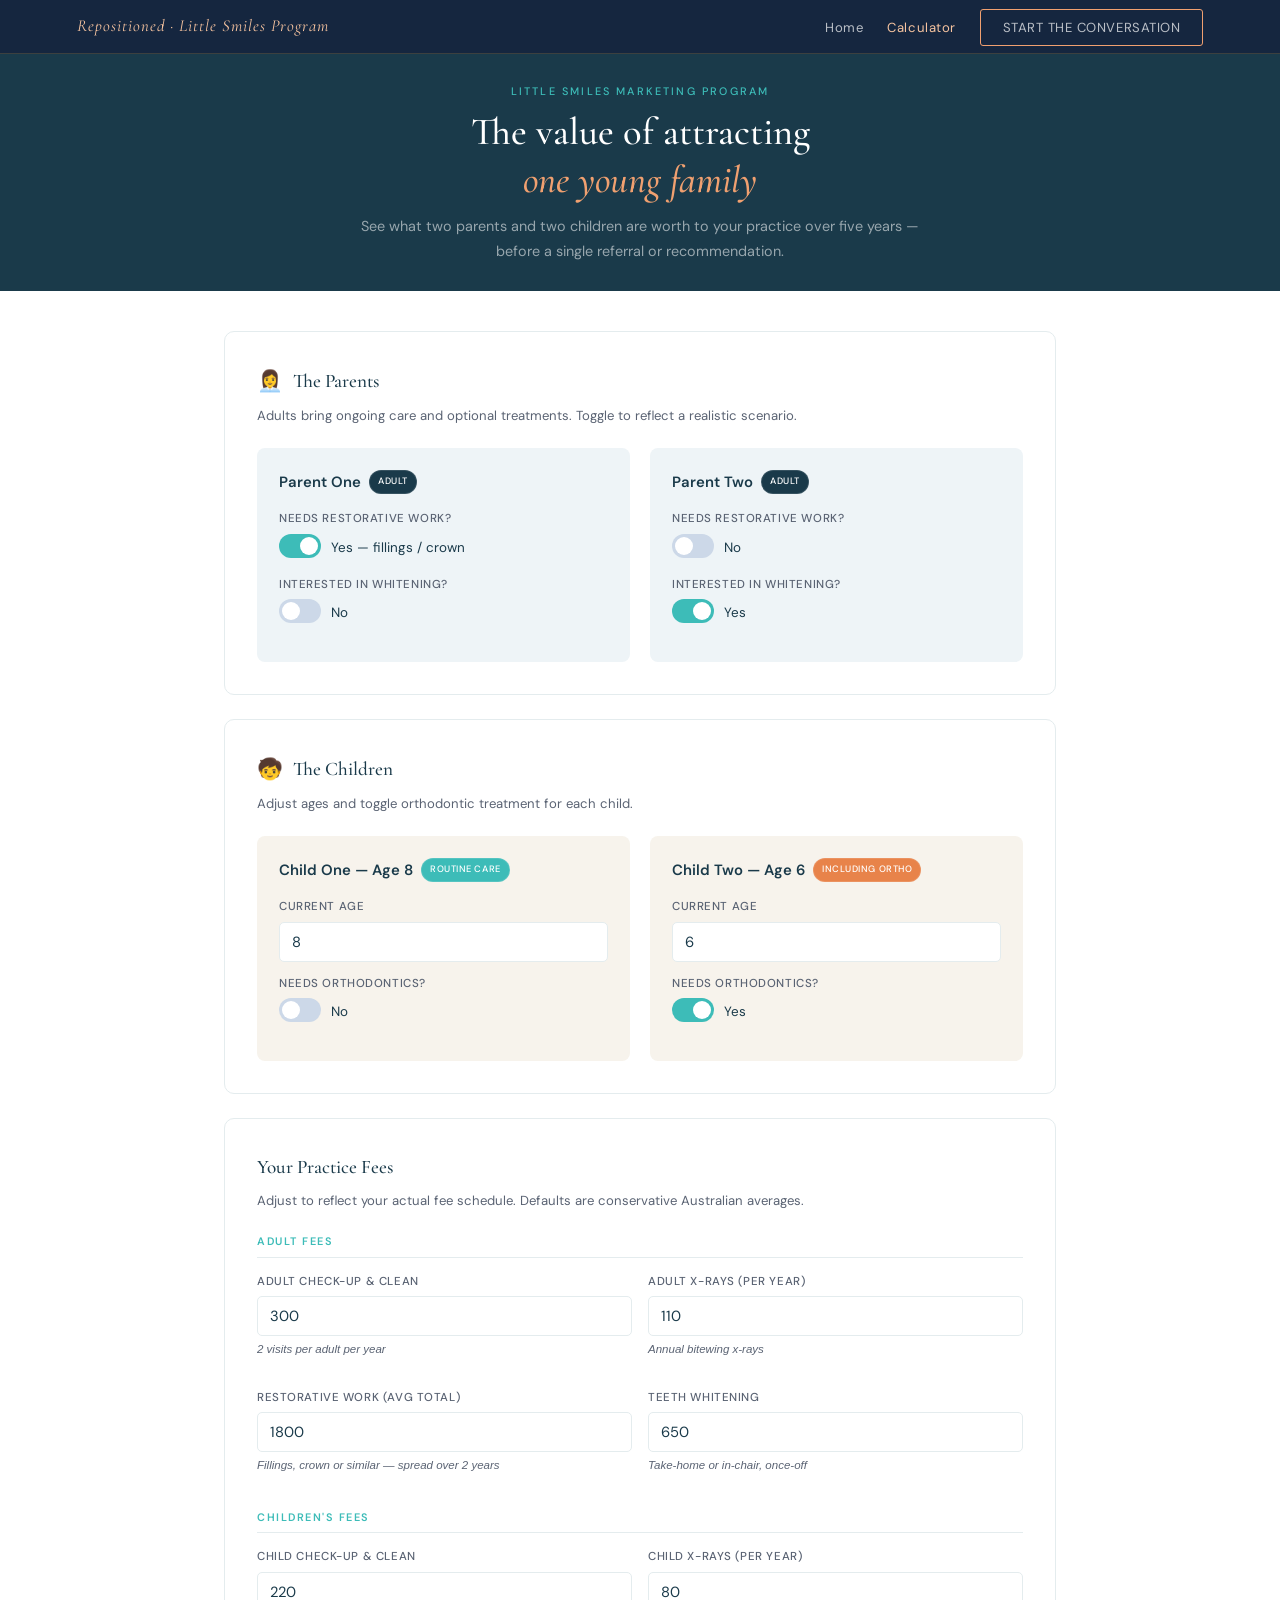
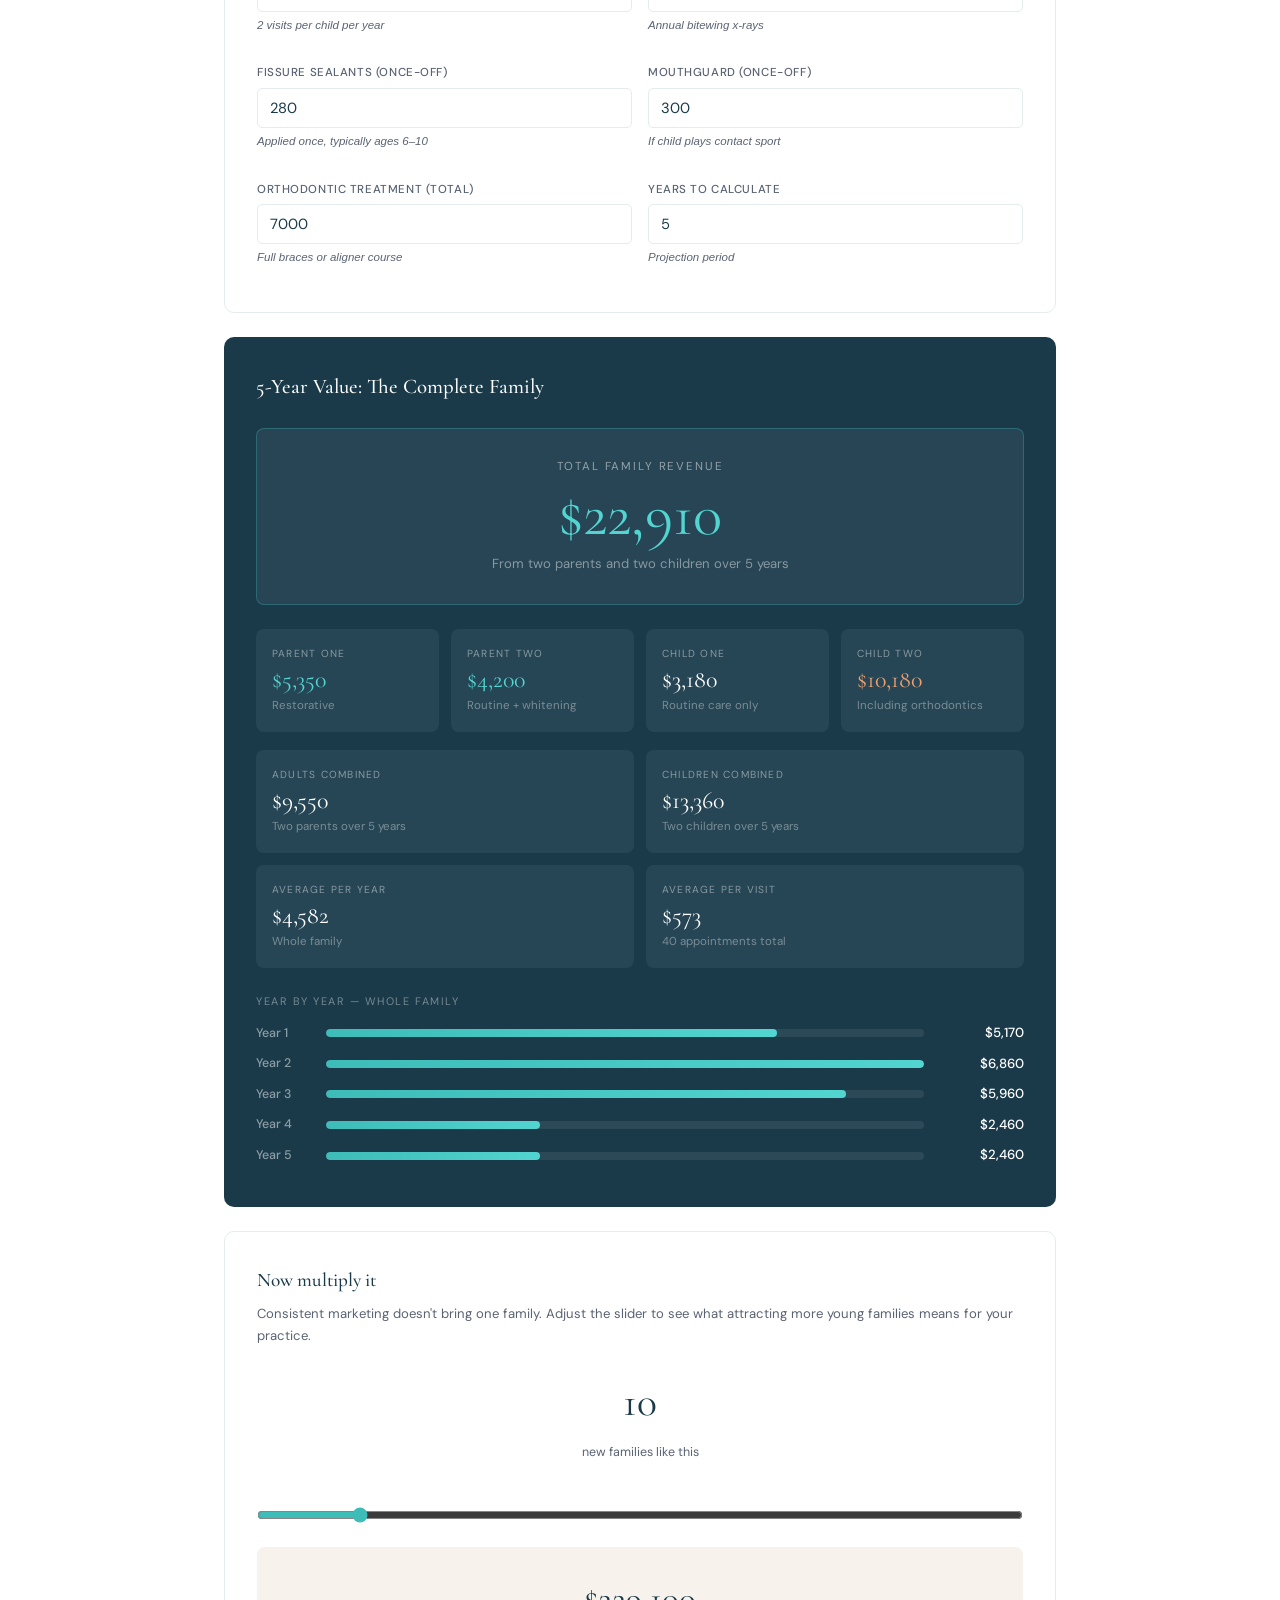
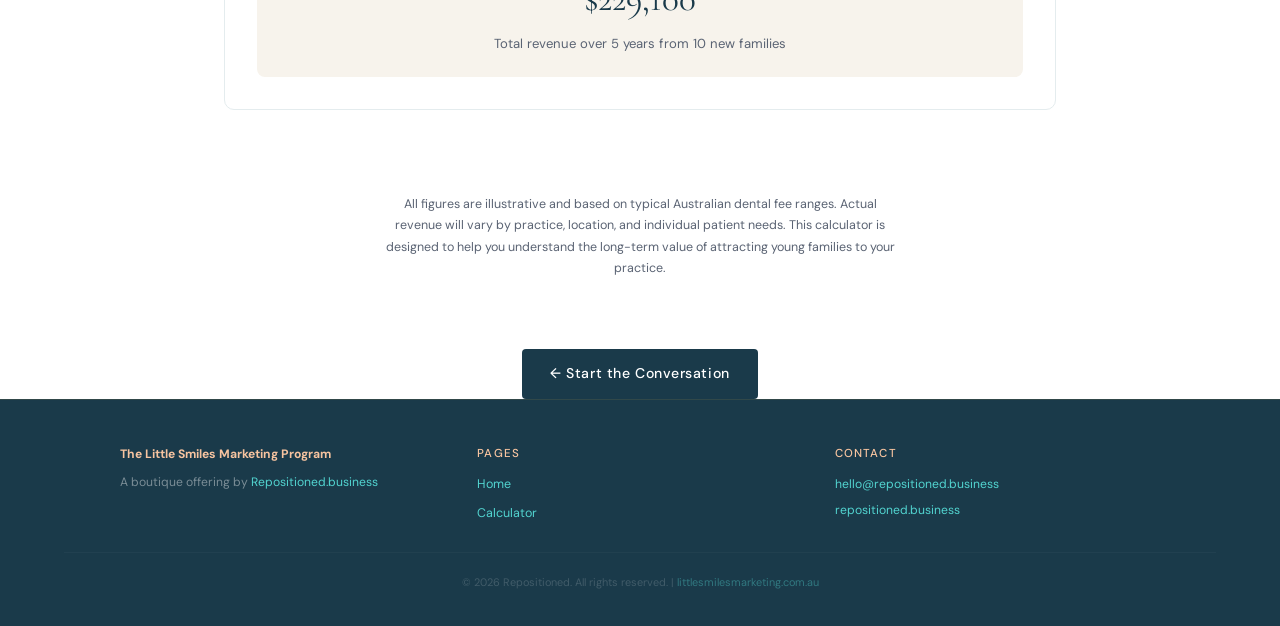
==== commit 19406911: "Add files via upload" ====
--- a/calculator.html
+++ b/calculator.html
@@ -14,6 +14,7 @@
 <!-- Shared Header -->
 <div id="site-header"></div>
 
+<div class="header">
   <div class="header-label">Little Smiles Marketing Program</div>
   <h1>The value of attracting<br/><em>one young family</em></h1>
   <p class="header-sub">See what two parents and two children are worth to your practice over five years — before a single referral or recommendation.</p>
